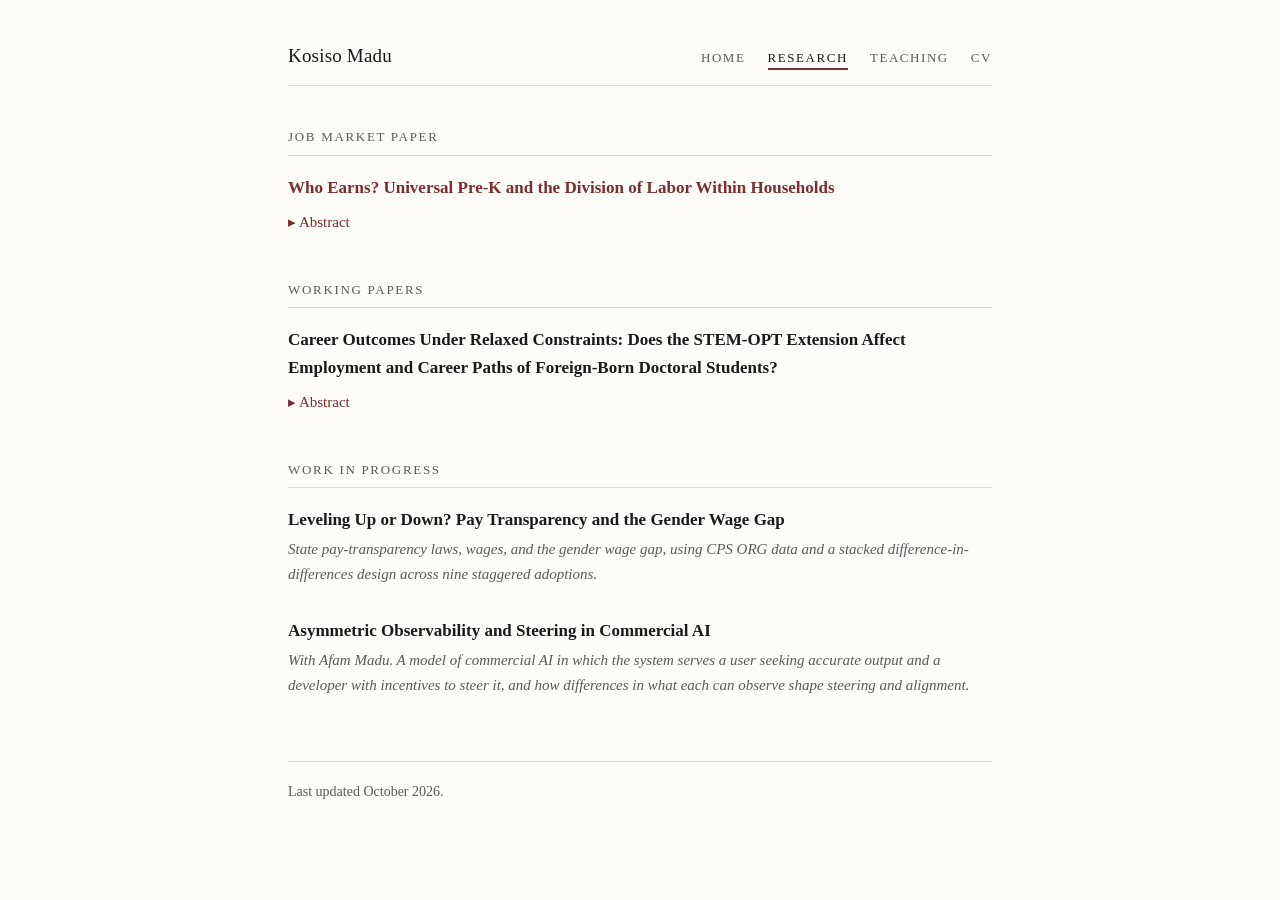
==== research.html @ a34e08c5 "Add files via upload" ====
<!DOCTYPE html>
<html lang="en">
<head>
<meta charset="utf-8">
<meta name="viewport" content="width=device-width, initial-scale=1">
<title>Research | Kosiso Madu</title>
<link rel="stylesheet" href="style.css">
</head>
<body>
<div class="wrap">

<nav class="site-nav">
  <a class="brand" href="index.html">Kosiso Madu</a>
  <ul>
    <li><a href="index.html">Home</a></li>
    <li><a class="active" href="research.html">Research</a></li>
    <li><a href="teaching.html">Teaching</a></li>
    <li><a href="Madu_CV.pdf">CV</a></li>
  </ul>
</nav>

<h2>Job Market Paper</h2>
<div class="paper">
  <span class="title"><a href="Madu_JMP.pdf">Who Earns? Universal Pre-K and the Division of Labor Within Households</a></span>
  <details>
    <summary>Abstract</summary>
    <div class="abstract">
      Universal pre-kindergarten (UPK) can increase maternal employment, but
      whether these employment gains change how earnings are divided within
      couples is less understood. This paper examines how UPK affects the
      division of market work and earnings within married couples. Using a
      stacked triple-difference design that exploits variation in the timing of
      UPK expansions across five U.S. jurisdictions and children's age
      eligibility, I find that UPK increases wives' share of couple earnings by
      3.4 percentage points, or 11.3 percent relative to the pre-expansion mean.
      The increase is accompanied by higher labor force participation among
      wives and a larger share of couple market work, while husbands' labor
      force participation remains largely unchanged. I also find larger effects
      on wives' relative earnings below earnings parity. These findings show
      that the effects of public childcare extend beyond maternal employment to
      how married couples divide market work and earnings.
    </div>
  </details>
</div>

<h2>Working Papers</h2>
<div class="paper">
  <span class="title">Career Outcomes Under Relaxed Constraints: Does the STEM-OPT Extension Affect Employment and Career Paths of Foreign-Born Doctoral Students?</span>
  <details>
    <summary>Abstract</summary>
    <div class="abstract">
      This paper asks whether relaxing employment restrictions changes where
      highly skilled immigrants work, or only whether they work. Using
      restricted-access microdata from the Survey of Earned Doctorates, I study
      the 2008 extension of Optional Practical Training for STEM graduates. The
      extension raised the probability of holding a definite employment
      commitment at graduation by 2.2 percentage points. The gain, however,
      accrued to academic rather than industry positions.
    </div>
  </details>
</div>

<h2>Work in Progress</h2>
<div class="paper">
  <span class="title">Leveling Up or Down? Pay Transparency and the Gender Wage Gap</span>
  <p class="meta">State pay-transparency laws, wages, and the gender wage gap, using CPS ORG data and a stacked difference-in-differences design across nine staggered adoptions.</p>
</div>
<div class="paper">
  <span class="title">Asymmetric Observability and Steering in Commercial AI</span>
  <p class="meta">With Afam Madu. A model of commercial AI in which the system serves a user seeking accurate output and a developer with incentives to steer it, and how differences in what each can observe shape steering and alignment.</p>
</div>

<footer>Last updated October 2026.</footer>

</div>
</body>
</html>
---- style.css ----
:root {
  --ink: #1a1a1a;
  --muted: #5a5a5a;
  --rule: #e0ddd6;
  --link: #7a2e2e;
  --bg: #fdfcf9;
}
* { box-sizing: border-box; }
body {
  margin: 0;
  background: var(--bg);
  color: var(--ink);
  font-family: Georgia, "Times New Roman", serif;
  font-size: 17px;
  line-height: 1.65;
  -webkit-font-smoothing: antialiased;
}
.wrap { max-width: 760px; margin: 0 auto; padding: 40px 28px 80px; }
a { color: var(--link); text-decoration: none; border-bottom: 1px solid rgba(122,46,46,0.3); }
a:hover { border-bottom-color: var(--link); }

/* top nav */
.site-nav {
  display: flex; justify-content: space-between; align-items: baseline;
  flex-wrap: wrap; gap: 10px 24px;
  padding-bottom: 14px; margin-bottom: 40px;
  border-bottom: 1px solid var(--rule);
}
.site-nav .brand { font-size: 19px; color: var(--ink); border-bottom: none; letter-spacing: 0.01em; }
.site-nav ul { list-style: none; margin: 0; padding: 0; display: flex; gap: 22px; flex-wrap: wrap; }
.site-nav ul a {
  font-size: 13px; letter-spacing: 0.12em; text-transform: uppercase;
  color: var(--muted); border-bottom: 2px solid transparent; padding-bottom: 3px;
}
.site-nav ul a:hover { color: var(--link); }
.site-nav ul a.active { color: var(--ink); border-bottom-color: var(--link); }

h1 { font-size: 31px; font-weight: normal; letter-spacing: 0.01em; margin: 0 0 8px; }
h2.page { font-size: 28px; font-weight: normal; margin: 0 0 8px; }
h2 {
  font-size: 13px; font-weight: normal; letter-spacing: 0.13em; text-transform: uppercase;
  color: var(--muted); margin: 44px 0 18px; padding-bottom: 7px; border-bottom: 1px solid var(--rule);
}
h2:first-of-type { margin-top: 8px; }

/* home */
.hero { display: flex; gap: 32px; align-items: flex-start; margin-bottom: 30px; }
.hero img { width: 190px; height: 190px; object-fit: cover; border-radius: 3px; flex-shrink: 0; }
.role { color: var(--muted); margin: 0 0 2px; }
.contact { color: var(--muted); font-size: 15px; margin-top: 16px; }
.contact a { margin-right: 16px; }
.refs { display: grid; grid-template-columns: repeat(auto-fit, minmax(210px, 1fr)); gap: 14px 28px; font-size: 15.5px; }
.refs .n { font-weight: bold; display: block; }
.refs .a { color: var(--muted); display: block; font-size: 14.5px; }

/* research */
.paper { margin-bottom: 30px; }
.title { font-weight: bold; display: block; margin-bottom: 3px; }
.title a { border-bottom: none; }
.title a:hover { border-bottom: 1px solid var(--link); }
.meta { color: var(--muted); font-size: 15px; font-style: italic; margin: 2px 0 0; }
.abstract {
  font-size: 15.5px; color: #333; margin-top: 10px;
  padding-left: 18px; border-left: 2px solid var(--rule);
}
details > summary { cursor: pointer; color: var(--link); font-size: 15px; list-style: none; margin-top: 8px; }
details > summary::-webkit-details-marker { display: none; }
details > summary::before { content: "\25B8  "; }
details[open] > summary::before { content: "\25BE  "; }

/* teaching */
.teaching { margin: 0; }
.teaching dt { font-weight: bold; margin-top: 18px; }
.teaching dt:first-child { margin-top: 0; }
.teaching dd { margin: 1px 0 0; color: var(--muted); font-size: 15.5px; }

footer {
  margin-top: 64px; padding-top: 18px; border-top: 1px solid var(--rule);
  color: var(--muted); font-size: 14px;
}
@media (max-width: 600px) {
  .wrap { padding: 28px 20px 64px; }
  .hero { flex-direction: column; gap: 20px; }
  .hero img { width: 150px; height: 150px; }
  h1 { font-size: 26px; }
}
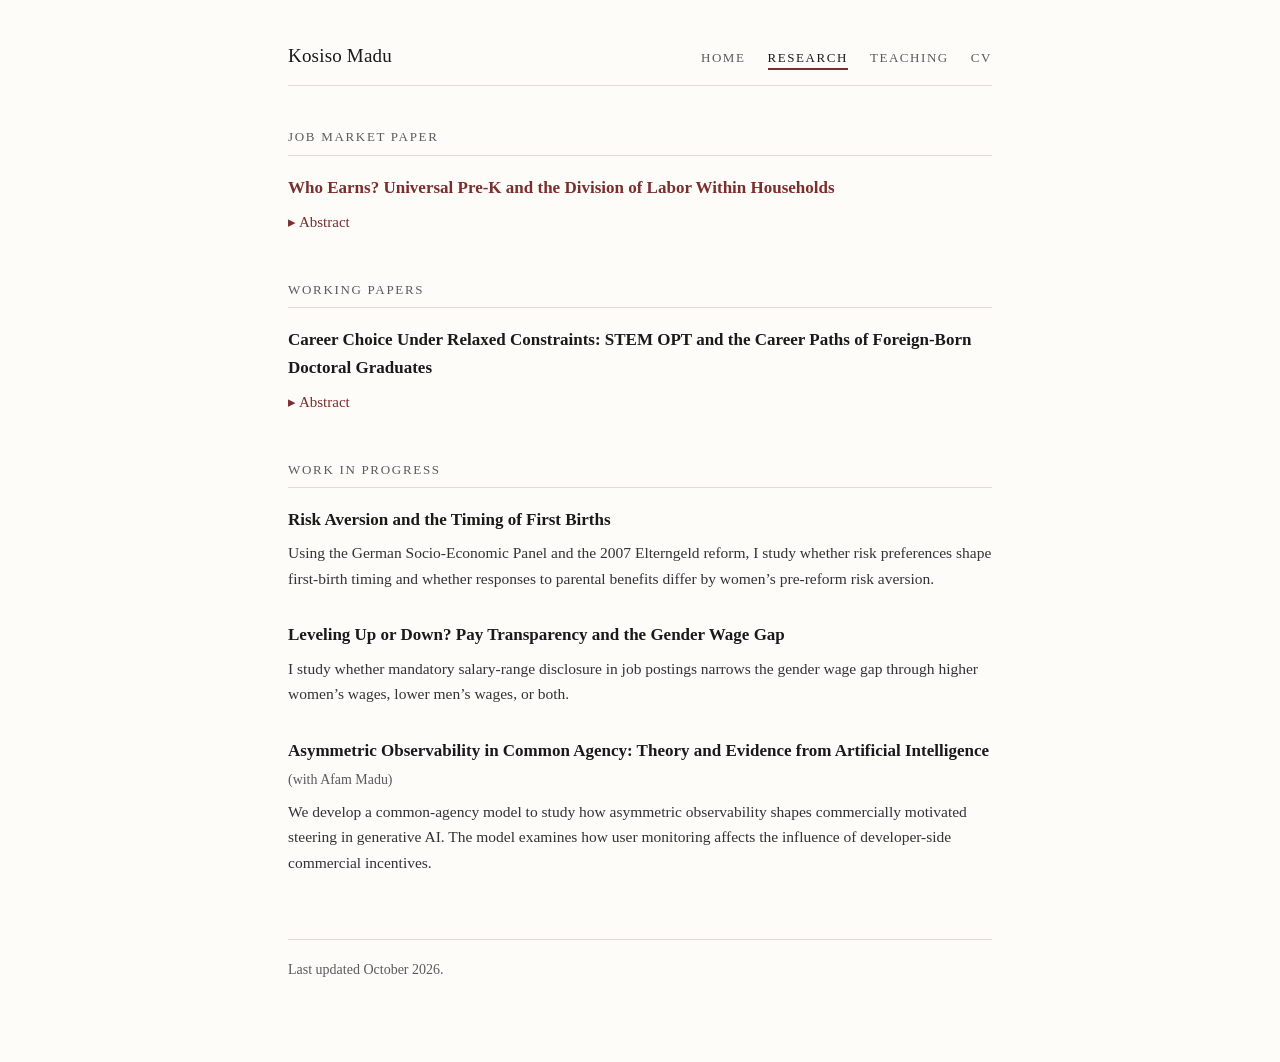
==== commit 478b99f7: "Add files via upload" ====
--- a/research.html
+++ b/research.html
@@ -24,50 +24,31 @@
   <span class="title"><a href="Madu_JMP.pdf">Who Earns? Universal Pre-K and the Division of Labor Within Households</a></span>
   <details>
     <summary>Abstract</summary>
-    <div class="abstract">
-      Universal pre-kindergarten (UPK) can increase maternal employment, but
-      whether these employment gains change how earnings are divided within
-      couples is less understood. This paper examines how UPK affects the
-      division of market work and earnings within married couples. Using a
-      stacked triple-difference design that exploits variation in the timing of
-      UPK expansions across five U.S. jurisdictions and children's age
-      eligibility, I find that UPK increases wives' share of couple earnings by
-      3.4 percentage points, or 11.3 percent relative to the pre-expansion mean.
-      The increase is accompanied by higher labor force participation among
-      wives and a larger share of couple market work, while husbands' labor
-      force participation remains largely unchanged. I also find larger effects
-      on wives' relative earnings below earnings parity. These findings show
-      that the effects of public childcare extend beyond maternal employment to
-      how married couples divide market work and earnings.
-    </div>
+    <div class="abstract">Using a stacked triple-difference design across five U.S. jurisdictions, I examine how universal pre-kindergarten affects the division of market work and earnings within married couples. UPK increases wives&rsquo; share of couple earnings by 3.4 percentage points, alongside increases in wives&rsquo; labor-force participation and their share of couple market work. These findings show that the effects of childcare policy extend beyond maternal employment to the division of work and earnings within couples.</div>
   </details>
 </div>
 
 <h2>Working Papers</h2>
 <div class="paper">
-  <span class="title">Career Outcomes Under Relaxed Constraints: Does the STEM-OPT Extension Affect Employment and Career Paths of Foreign-Born Doctoral Students?</span>
+  <span class="title">Career Choice Under Relaxed Constraints: STEM OPT and the Career Paths of Foreign-Born Doctoral Graduates</span>
   <details>
     <summary>Abstract</summary>
-    <div class="abstract">
-      This paper asks whether relaxing employment restrictions changes where
-      highly skilled immigrants work, or only whether they work. Using
-      restricted-access microdata from the Survey of Earned Doctorates, I study
-      the 2008 extension of Optional Practical Training for STEM graduates. The
-      extension raised the probability of holding a definite employment
-      commitment at graduation by 2.2 percentage points. The gain, however,
-      accrued to academic rather than industry positions.
-    </div>
+    <div class="abstract">Using restricted-use Survey of Earned Doctorates data and a difference-in-differences design, I study how the 2008 STEM OPT extension affected employment commitments and initial sectoral placement. The extension increased the probability of a definite employment commitment at graduation by about 4&ndash;5 percentage points, with no detectable increase in industry employment. The evidence points instead to increased employment in academia.</div>
   </details>
 </div>
 
 <h2>Work in Progress</h2>
 <div class="paper">
-  <span class="title">Leveling Up or Down? Pay Transparency and the Gender Wage Gap</span>
-  <p class="meta">State pay-transparency laws, wages, and the gender wage gap, using CPS ORG data and a stacked difference-in-differences design across nine staggered adoptions.</p>
+  <span class="title">Risk Aversion and the Timing of First Births</span>
+  <p class="desc">Using the German Socio-Economic Panel and the 2007 Elterngeld reform, I study whether risk preferences shape first-birth timing and whether responses to parental benefits differ by women&rsquo;s pre-reform risk aversion.</p>
 </div>
 <div class="paper">
-  <span class="title">Asymmetric Observability and Steering in Commercial AI</span>
-  <p class="meta">With Afam Madu. A model of commercial AI in which the system serves a user seeking accurate output and a developer with incentives to steer it, and how differences in what each can observe shape steering and alignment.</p>
+  <span class="title">Leveling Up or Down? Pay Transparency and the Gender Wage Gap</span>
+  <p class="desc">I study whether mandatory salary-range disclosure in job postings narrows the gender wage gap through higher women&rsquo;s wages, lower men&rsquo;s wages, or both.</p>
+</div>
+<div class="paper">
+  <span class="title">Asymmetric Observability in Common Agency: Theory and Evidence from Artificial Intelligence <span class="coauth">(with Afam Madu)</span></span>
+  <p class="desc">We develop a common-agency model to study how asymmetric observability shapes commercially motivated steering in generative AI. The model examines how user monitoring affects the influence of developer-side commercial incentives.</p>
 </div>
 
 <footer>Last updated October 2026.</footer>
--- a/style.css
+++ b/style.css
@@ -45,7 +45,7 @@
 
 /* home */
 .hero { display: flex; gap: 32px; align-items: flex-start; margin-bottom: 30px; }
-.hero img { width: 190px; height: 190px; object-fit: cover; border-radius: 3px; flex-shrink: 0; }
+.hero img { width: 240px; height: 240px; object-fit: cover; border-radius: 3px; flex-shrink: 0; display: block; }
 .role { color: var(--muted); margin: 0 0 2px; }
 .contact { color: var(--muted); font-size: 15px; margin-top: 16px; }
 .contact a { margin-right: 16px; }
@@ -81,6 +81,10 @@
 @media (max-width: 600px) {
   .wrap { padding: 28px 20px 64px; }
   .hero { flex-direction: column; gap: 20px; }
-  .hero img { width: 150px; height: 150px; }
+  .hero img { width: 190px; height: 190px; }
   h1 { font-size: 26px; }
 }
+
+/* research descriptions + coauthors */
+.desc { font-size: 15.5px; color: #333; margin: 6px 0 0; }
+.coauth { font-weight: normal; font-size: 0.82em; color: var(--muted); white-space: nowrap; }
